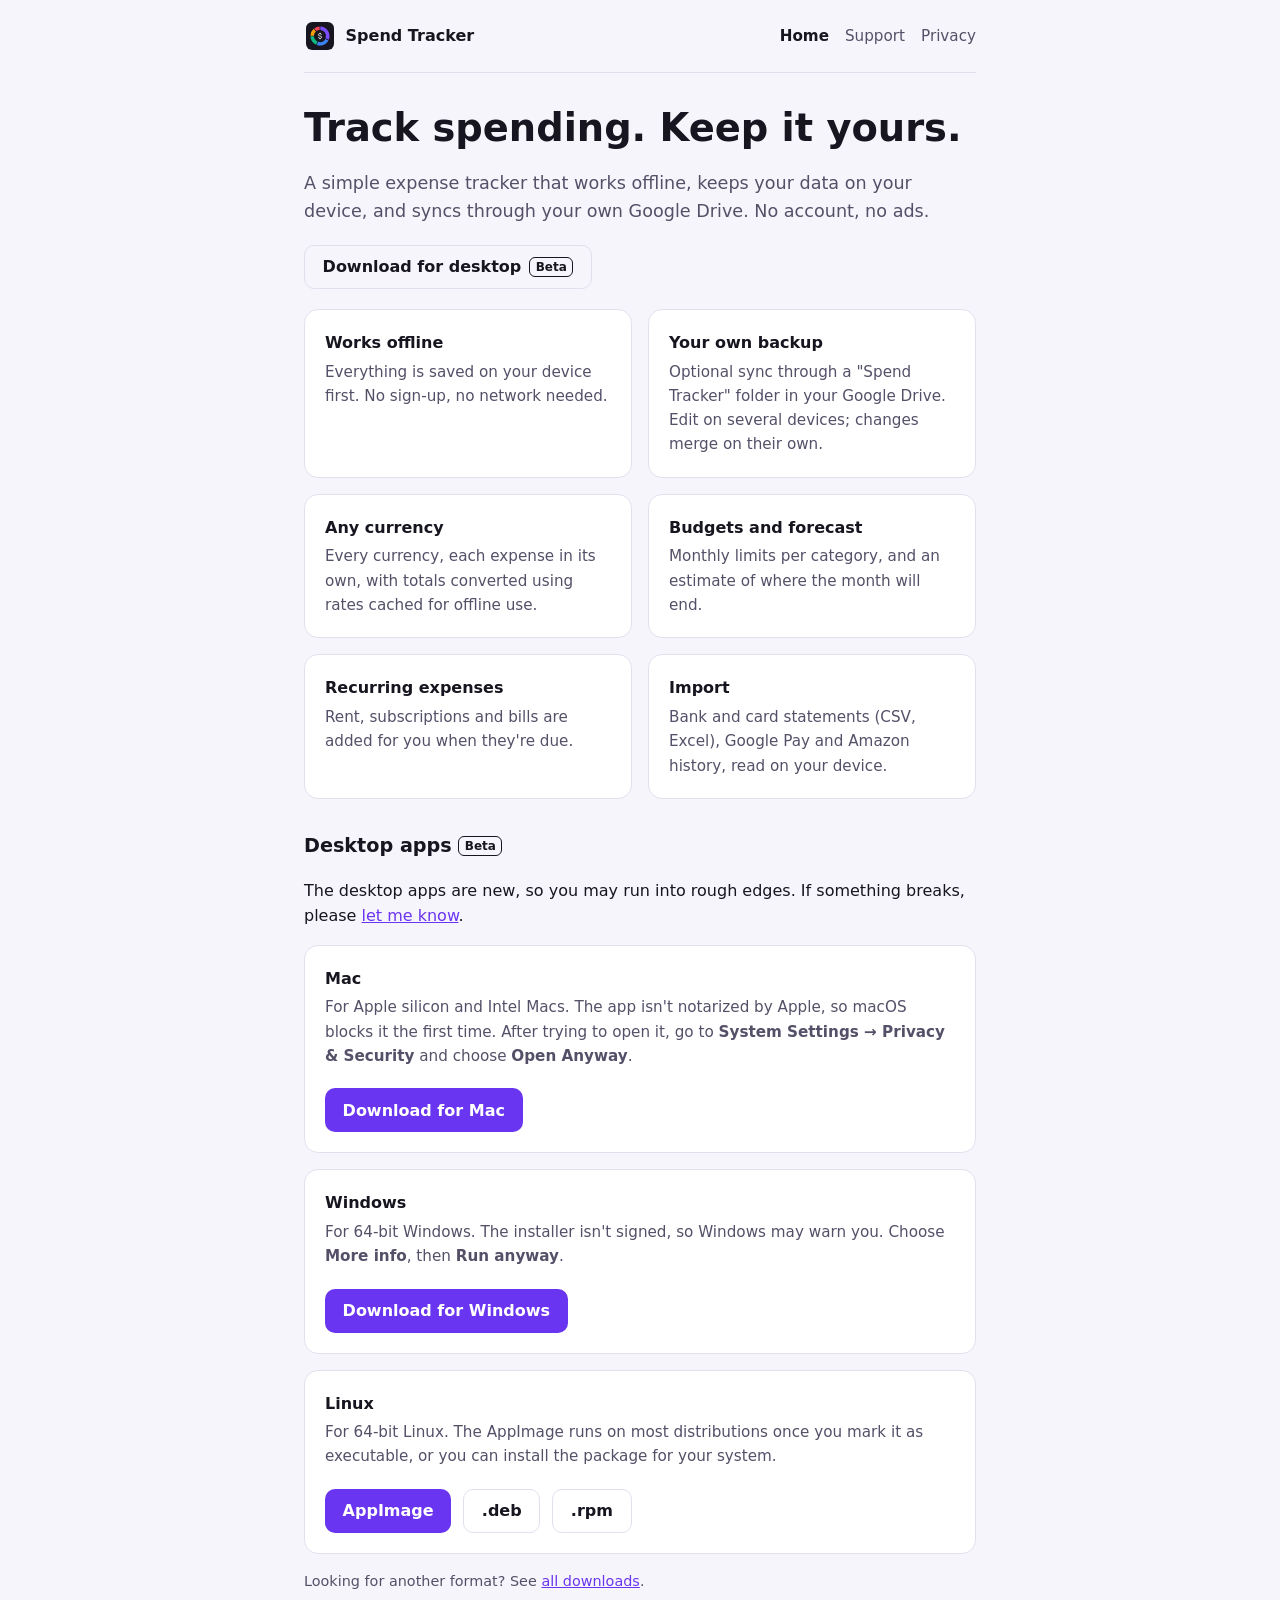
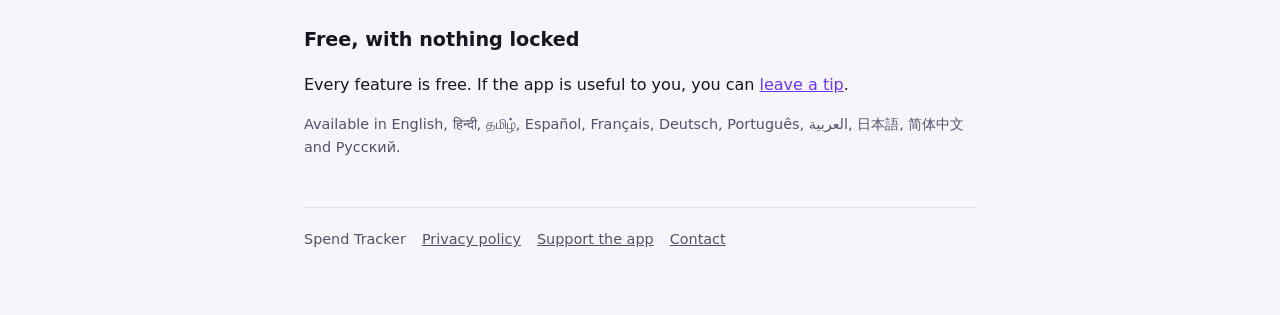
==== index.html @ 1d2e9e8d "Add desktop app download links" ====
<!doctype html>
<html lang="en">
<head>
<meta charset="utf-8">
<meta name="viewport" content="width=device-width, initial-scale=1, viewport-fit=cover">
<title>Spend Tracker</title>
<meta name="description" content="A local-first expense tracker: offline, private, synced through your own Google Drive.">
<link rel="icon" href="icon.svg" type="image/svg+xml">
<link rel="stylesheet" href="style.css">
</head>
<body>
<div class="wrap">
<header><a class="brand" href="index.html"><img src="icon.svg" alt="">Spend Tracker</a><nav><a href="index.html" aria-current="page">Home</a><a href="support.html">Support</a><a href="privacy.html">Privacy</a></nav></header>
<main>
<h1>Track spending. Keep it yours.</h1>
<p class="lead">A simple expense tracker that works offline, keeps your data on your device, and syncs through your own Google Drive. No account, no ads.</p>
<div class="actions">
  <!-- Put back once listed (see README.md):
  <a class="btn" href="PLAY_STORE_URL">Get it on Google Play</a>
  -->
  <a class="btn outline" href="#desktop">Download for desktop <span class="badge">Beta</span></a>
</div>
<div class="grid">
  <div class="card"><h3>Works offline</h3><p>Everything is saved on your device first. No sign-up, no network needed.</p></div>
  <div class="card"><h3>Your own backup</h3><p>Optional sync through a "Spend Tracker" folder in your Google Drive. Edit on several devices; changes merge on their own.</p></div>
  <div class="card"><h3>Any currency</h3><p>Every currency, each expense in its own, with totals converted using rates cached for offline use.</p></div>
  <div class="card"><h3>Budgets and forecast</h3><p>Monthly limits per category, and an estimate of where the month will end.</p></div>
  <div class="card"><h3>Recurring expenses</h3><p>Rent, subscriptions and bills are added for you when they're due.</p></div>
  <div class="card"><h3>Import</h3><p>Bank and card statements (CSV, Excel), Google Pay and Amazon history, read on your device.</p></div>
</div>
<h2 id="desktop">Desktop apps <span class="badge">Beta</span></h2>
<p>The desktop apps are new, so you may run into rough edges. If something breaks, please <a href="mailto:vasanth260m12@gmail.com">let me know</a>.</p>
<div class="card">
  <h3>Mac</h3>
  <p>For Apple silicon and Intel Macs. The app isn't notarized by Apple, so macOS blocks it the first time. After trying to open it, go to <b>System Settings → Privacy &amp; Security</b> and choose <b>Open Anyway</b>.</p>
  <div class="actions"><a class="btn" href="https://github.com/VasanthakumarV/SpendTracker/releases/download/v1.0.0/Spend.Tracker_1.0.0_universal.dmg">Download for Mac</a></div>
</div>
<div class="card">
  <h3>Windows</h3>
  <p>For 64-bit Windows. The installer isn't signed, so Windows may warn you. Choose <b>More info</b>, then <b>Run anyway</b>.</p>
  <div class="actions"><a class="btn" href="https://github.com/VasanthakumarV/SpendTracker/releases/download/v1.0.0/Spend.Tracker_1.0.0_x64-setup.exe">Download for Windows</a></div>
</div>
<div class="card">
  <h3>Linux</h3>
  <p>For 64-bit Linux. The AppImage runs on most distributions once you mark it as executable, or you can install the package for your system.</p>
  <div class="actions">
    <a class="btn" href="https://github.com/VasanthakumarV/SpendTracker/releases/download/v1.0.0/Spend.Tracker_1.0.0_amd64.AppImage">AppImage</a>
    <a class="btn outline" href="https://github.com/VasanthakumarV/SpendTracker/releases/download/v1.0.0/Spend.Tracker_1.0.0_amd64.deb">.deb</a>
    <a class="btn outline" href="https://github.com/VasanthakumarV/SpendTracker/releases/download/v1.0.0/Spend.Tracker-1.0.0-1.x86_64.rpm">.rpm</a>
  </div>
</div>
<p class="muted">Looking for another format? See <a href="https://github.com/VasanthakumarV/SpendTracker/releases/latest">all downloads</a>.</p>
<h2>Free, with nothing locked</h2>
<p>Every feature is free. If the app is useful to you, you can <a href="support.html">leave a tip</a>.</p>
<p class="muted">Available in English, हिन्दी, தமிழ், Español, Français, Deutsch, Português, العربية, 日本語, 简体中文 and Русский.</p>

</main>
<footer><span>Spend Tracker</span><a href="privacy.html">Privacy policy</a><a href="support.html">Support the app</a><a href="mailto:vasanth260m12@gmail.com">Contact</a></footer>
</div>
</body>
</html>
---- style.css ----
:root {
  color-scheme: light dark;
  --bg: #f6f5fb; --panel: #ffffff; --line: #e3e0ee; --fg: #17151f; --dim: #555068; --accent: #6a35f0; --on-accent: #fff;
  font-family: system-ui, -apple-system, "Segoe UI", Roboto, sans-serif;
}
@media (prefers-color-scheme: dark) {
  :root { --bg: #0f0e15; --panel: #18161f; --line: #2b2836; --fg: #ecebf2; --dim: #a6a2b6; --accent: #8e6dff; --on-accent: #fff; }
}
* { box-sizing: border-box; }
body { margin: 0; background: var(--bg); color: var(--fg); line-height: 1.6; }
a { color: var(--accent); }
.wrap { max-width: 44rem; margin: 0 auto; padding: 0 max(1rem, env(safe-area-inset-left)) 4rem; }
header { display: flex; flex-wrap: wrap; align-items: center; gap: .75rem 1.25rem; padding: 1.25rem 0; border-bottom: 1px solid var(--line); margin-bottom: 2rem; }
header .brand { display: flex; align-items: center; gap: .6rem; font-weight: 700; color: var(--fg); text-decoration: none; margin-inline-end: auto; }
header img { width: 32px; height: 32px; }
header nav { display: flex; gap: 1rem; font-size: .95rem; }
header nav a { color: var(--dim); text-decoration: none; }
header nav a[aria-current] { color: var(--fg); font-weight: 600; }
h1 { font-size: clamp(1.8rem, 5vw, 2.4rem); line-height: 1.2; margin: 0 0 .75rem; }
h2 { font-size: 1.2rem; margin: 2rem 0 .5rem; }
.lead { font-size: 1.1rem; color: var(--dim); }
.muted { color: var(--dim); font-size: .9rem; }
.card { background: var(--panel); border: 1px solid var(--line); border-radius: 14px; padding: 1.25rem; margin: 1rem 0; }
h2[id] { scroll-margin-top: 1rem; }
.card .actions { margin-bottom: 0; }
.grid { display: grid; gap: 1rem; grid-template-columns: repeat(auto-fit, minmax(14rem, 1fr)); }
.grid .card { margin: 0; }
.card h3 { margin: 0 0 .25rem; font-size: 1rem; }
.card p { margin: 0; color: var(--dim); font-size: .95rem; }
.btn { display: inline-flex; align-items: center; gap: .5rem; min-height: 44px; padding: 0 1.1rem; border-radius: 10px; background: var(--accent); color: var(--on-accent); font-weight: 600; text-decoration: none; }
.btn.outline { background: transparent; color: var(--fg); border: 1px solid var(--line); }
.badge { display: inline-block; padding: 0 .45em; border: 1px solid currentColor; border-radius: 6px; font-size: .75rem; font-weight: 600; line-height: 1.5; vertical-align: middle; }
.actions { display: flex; flex-wrap: wrap; gap: .75rem; margin: 1.25rem 0; }
.qr { display: block; width: 220px; max-width: 100%; aspect-ratio: 1; border-radius: 12px; background: #fff; border: 1px solid var(--line); margin: .75rem 0; }
.todo { background: #fff3c4; color: #5a4300; padding: 0 .3em; border-radius: 4px; }
footer { margin-top: 3rem; padding-top: 1.25rem; border-top: 1px solid var(--line); color: var(--dim); font-size: .9rem; display: flex; flex-wrap: wrap; gap: 1rem; }
footer a { color: var(--dim); }
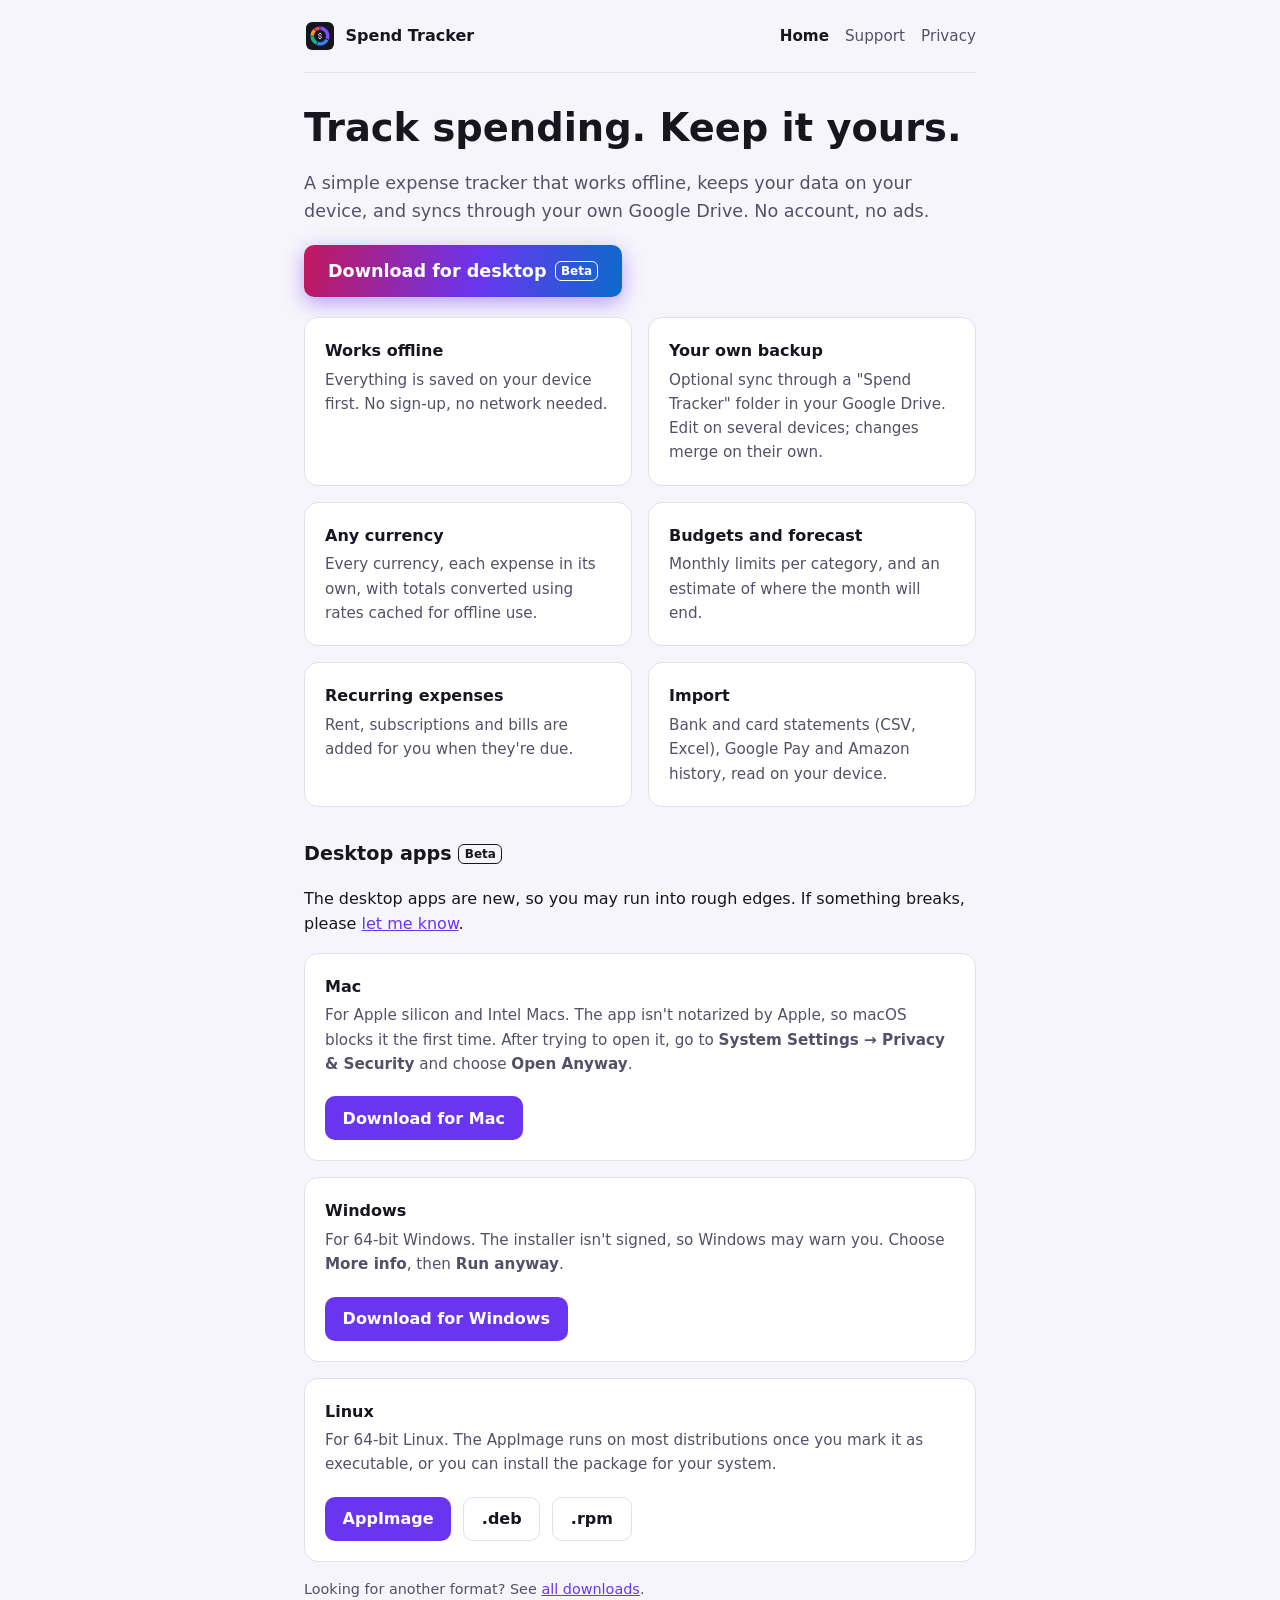
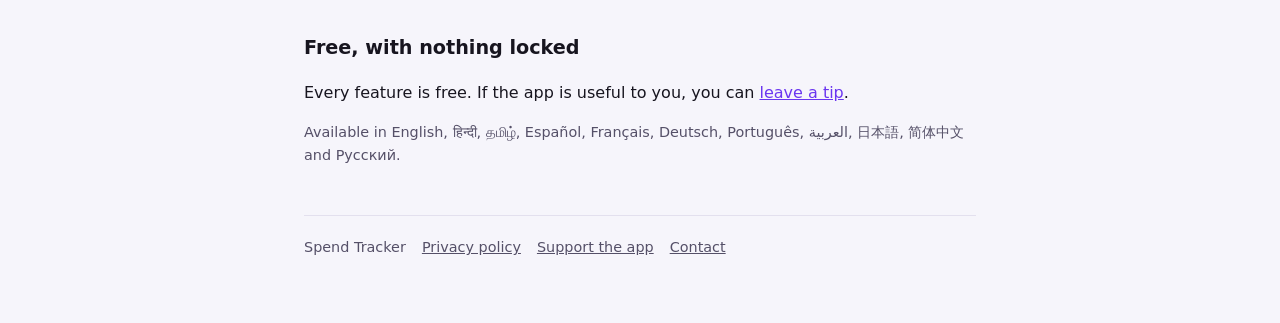
==== commit 7649f0fe: "Make the download button loud" ====
--- a/index.html
+++ b/index.html
@@ -18,7 +18,7 @@
   <!-- Put back once listed (see README.md):
   <a class="btn" href="PLAY_STORE_URL">Get it on Google Play</a>
   -->
-  <a class="btn outline" href="#desktop">Download for desktop <span class="badge">Beta</span></a>
+  <a class="btn loud" href="#desktop">Download for desktop <span class="badge">Beta</span></a>
 </div>
 <div class="grid">
   <div class="card"><h3>Works offline</h3><p>Everything is saved on your device first. No sign-up, no network needed.</p></div>
--- a/style.css
+++ b/style.css
@@ -29,6 +29,9 @@
 .card p { margin: 0; color: var(--dim); font-size: .95rem; }
 .btn { display: inline-flex; align-items: center; gap: .5rem; min-height: 44px; padding: 0 1.1rem; border-radius: 10px; background: var(--accent); color: var(--on-accent); font-weight: 600; text-decoration: none; }
 .btn.outline { background: transparent; color: var(--fg); border: 1px solid var(--line); }
+.btn.loud { min-height: 52px; padding: 0 1.5rem; font-size: 1.1rem; font-weight: 700; color: #fff; background: linear-gradient(100deg, #c2185b, #6a35f0 55%, #0b6bcb); box-shadow: 0 6px 20px rgb(106 53 240 / .45); transition: transform .15s, box-shadow .15s; }
+.btn.loud:hover { transform: translateY(-2px); box-shadow: 0 10px 26px rgb(106 53 240 / .6); }
+@media (prefers-reduced-motion: reduce) { .btn.loud { transition: none; } .btn.loud:hover { transform: none; } }
 .badge { display: inline-block; padding: 0 .45em; border: 1px solid currentColor; border-radius: 6px; font-size: .75rem; font-weight: 600; line-height: 1.5; vertical-align: middle; }
 .actions { display: flex; flex-wrap: wrap; gap: .75rem; margin: 1.25rem 0; }
 .qr { display: block; width: 220px; max-width: 100%; aspect-ratio: 1; border-radius: 12px; background: #fff; border: 1px solid var(--line); margin: .75rem 0; }
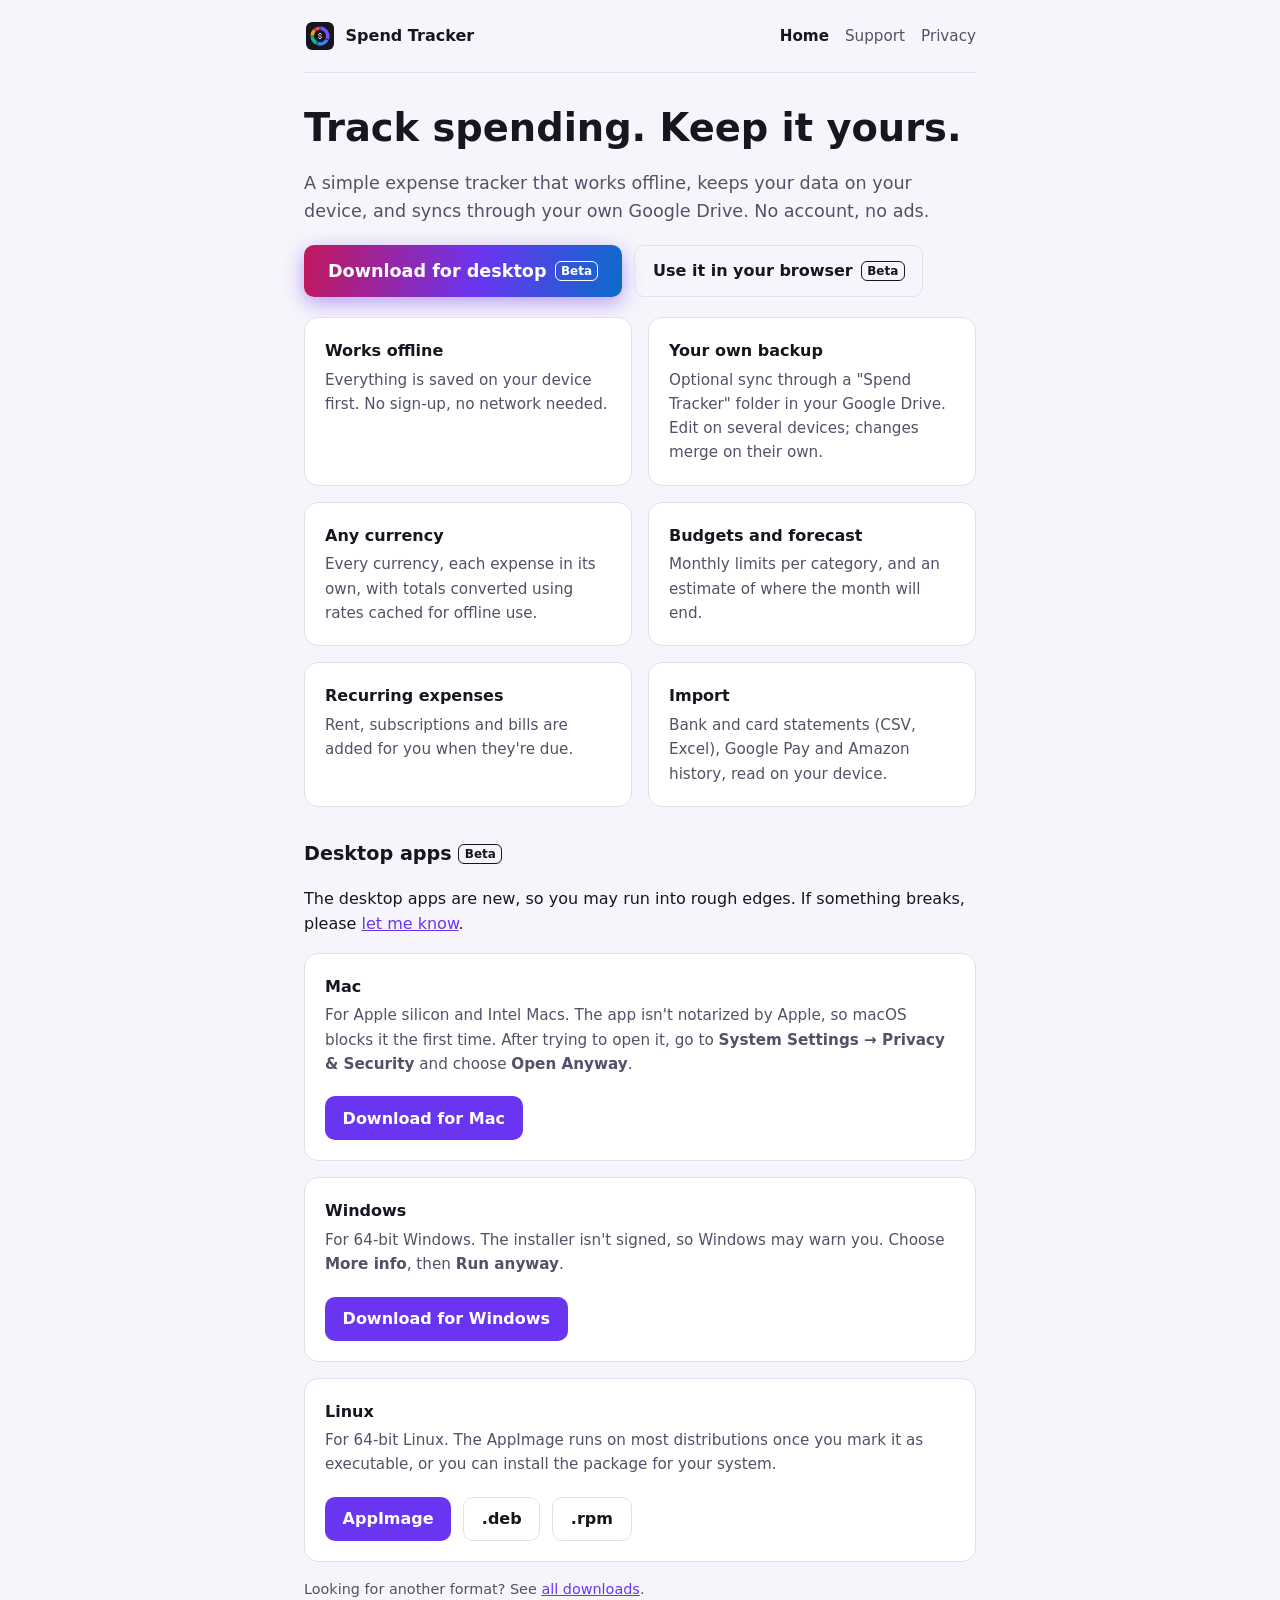
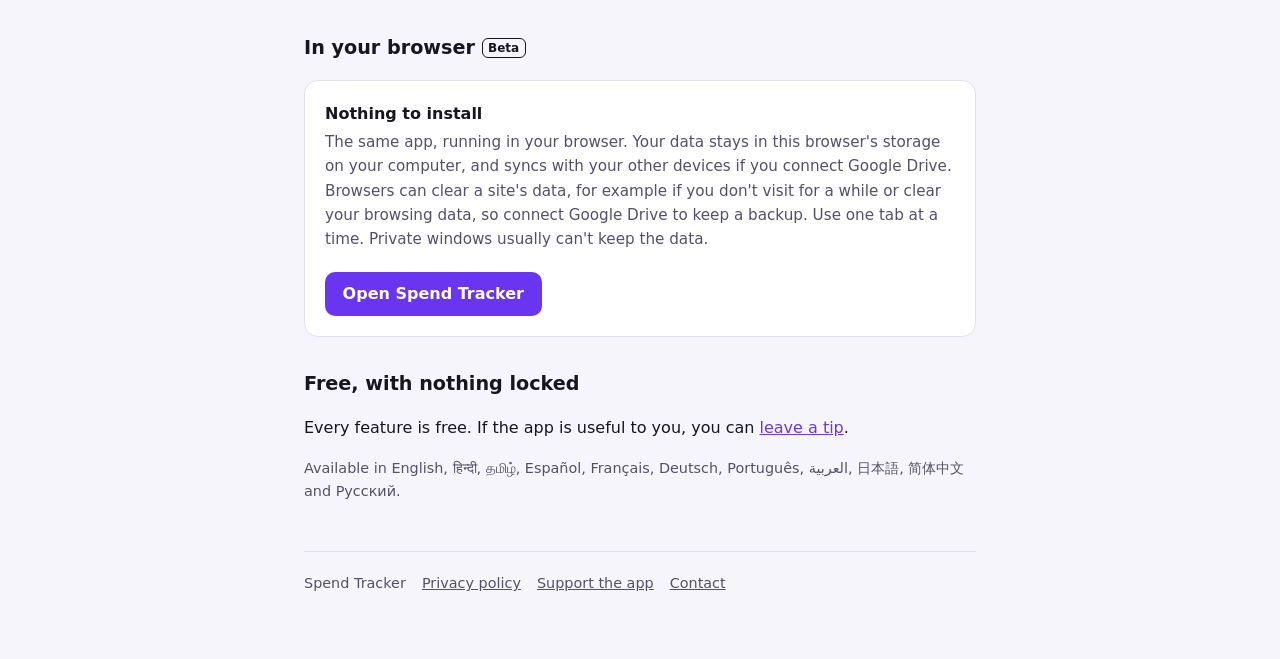
==== commit 626ea8e4: "Add web version of the spend-tracker app" ====
--- a/index.html
+++ b/index.html
@@ -19,6 +19,7 @@
   <a class="btn" href="PLAY_STORE_URL">Get it on Google Play</a>
   -->
   <a class="btn loud" href="#desktop">Download for desktop <span class="badge">Beta</span></a>
+  <a class="btn outline" href="#browser">Use it in your browser <span class="badge">Beta</span></a>
 </div>
 <div class="grid">
   <div class="card"><h3>Works offline</h3><p>Everything is saved on your device first. No sign-up, no network needed.</p></div>
@@ -33,23 +34,29 @@
 <div class="card">
   <h3>Mac</h3>
   <p>For Apple silicon and Intel Macs. The app isn't notarized by Apple, so macOS blocks it the first time. After trying to open it, go to <b>System Settings → Privacy &amp; Security</b> and choose <b>Open Anyway</b>.</p>
-  <div class="actions"><a class="btn" href="https://github.com/VasanthakumarV/SpendTracker/releases/download/v1.0.0/Spend.Tracker_1.0.0_universal.dmg">Download for Mac</a></div>
+  <div class="actions"><a class="btn" href="https://github.com/VasanthakumarV/SpendTracker/releases/download/v1.0.3/Spend.Tracker_1.0.3_universal.dmg">Download for Mac</a></div>
 </div>
 <div class="card">
   <h3>Windows</h3>
   <p>For 64-bit Windows. The installer isn't signed, so Windows may warn you. Choose <b>More info</b>, then <b>Run anyway</b>.</p>
-  <div class="actions"><a class="btn" href="https://github.com/VasanthakumarV/SpendTracker/releases/download/v1.0.0/Spend.Tracker_1.0.0_x64-setup.exe">Download for Windows</a></div>
+  <div class="actions"><a class="btn" href="https://github.com/VasanthakumarV/SpendTracker/releases/download/v1.0.3/Spend.Tracker_1.0.3_x64-setup.exe">Download for Windows</a></div>
 </div>
 <div class="card">
   <h3>Linux</h3>
   <p>For 64-bit Linux. The AppImage runs on most distributions once you mark it as executable, or you can install the package for your system.</p>
   <div class="actions">
-    <a class="btn" href="https://github.com/VasanthakumarV/SpendTracker/releases/download/v1.0.0/Spend.Tracker_1.0.0_amd64.AppImage">AppImage</a>
-    <a class="btn outline" href="https://github.com/VasanthakumarV/SpendTracker/releases/download/v1.0.0/Spend.Tracker_1.0.0_amd64.deb">.deb</a>
-    <a class="btn outline" href="https://github.com/VasanthakumarV/SpendTracker/releases/download/v1.0.0/Spend.Tracker-1.0.0-1.x86_64.rpm">.rpm</a>
+    <a class="btn" href="https://github.com/VasanthakumarV/SpendTracker/releases/download/v1.0.3/Spend.Tracker_1.0.3_amd64.AppImage">AppImage</a>
+    <a class="btn outline" href="https://github.com/VasanthakumarV/SpendTracker/releases/download/v1.0.3/Spend.Tracker_1.0.3_amd64.deb">.deb</a>
+    <a class="btn outline" href="https://github.com/VasanthakumarV/SpendTracker/releases/download/v1.0.3/Spend.Tracker-1.0.3-1.x86_64.rpm">.rpm</a>
   </div>
 </div>
 <p class="muted">Looking for another format? See <a href="https://github.com/VasanthakumarV/SpendTracker/releases/latest">all downloads</a>.</p>
+<h2 id="browser">In your browser <span class="badge">Beta</span></h2>
+<div class="card">
+  <h3>Nothing to install</h3>
+  <p>The same app, running in your browser. Your data stays in this browser's storage on your computer, and syncs with your other devices if you connect Google Drive. Browsers can clear a site's data, for example if you don't visit for a while or clear your browsing data, so connect Google Drive to keep a backup. Use one tab at a time. Private windows usually can't keep the data.</p>
+  <div class="actions"><a class="btn" href="app/">Open Spend Tracker</a></div>
+</div>
 <h2>Free, with nothing locked</h2>
 <p>Every feature is free. If the app is useful to you, you can <a href="support.html">leave a tip</a>.</p>
 <p class="muted">Available in English, हिन्दी, தமிழ், Español, Français, Deutsch, Português, العربية, 日本語, 简体中文 and Русский.</p>
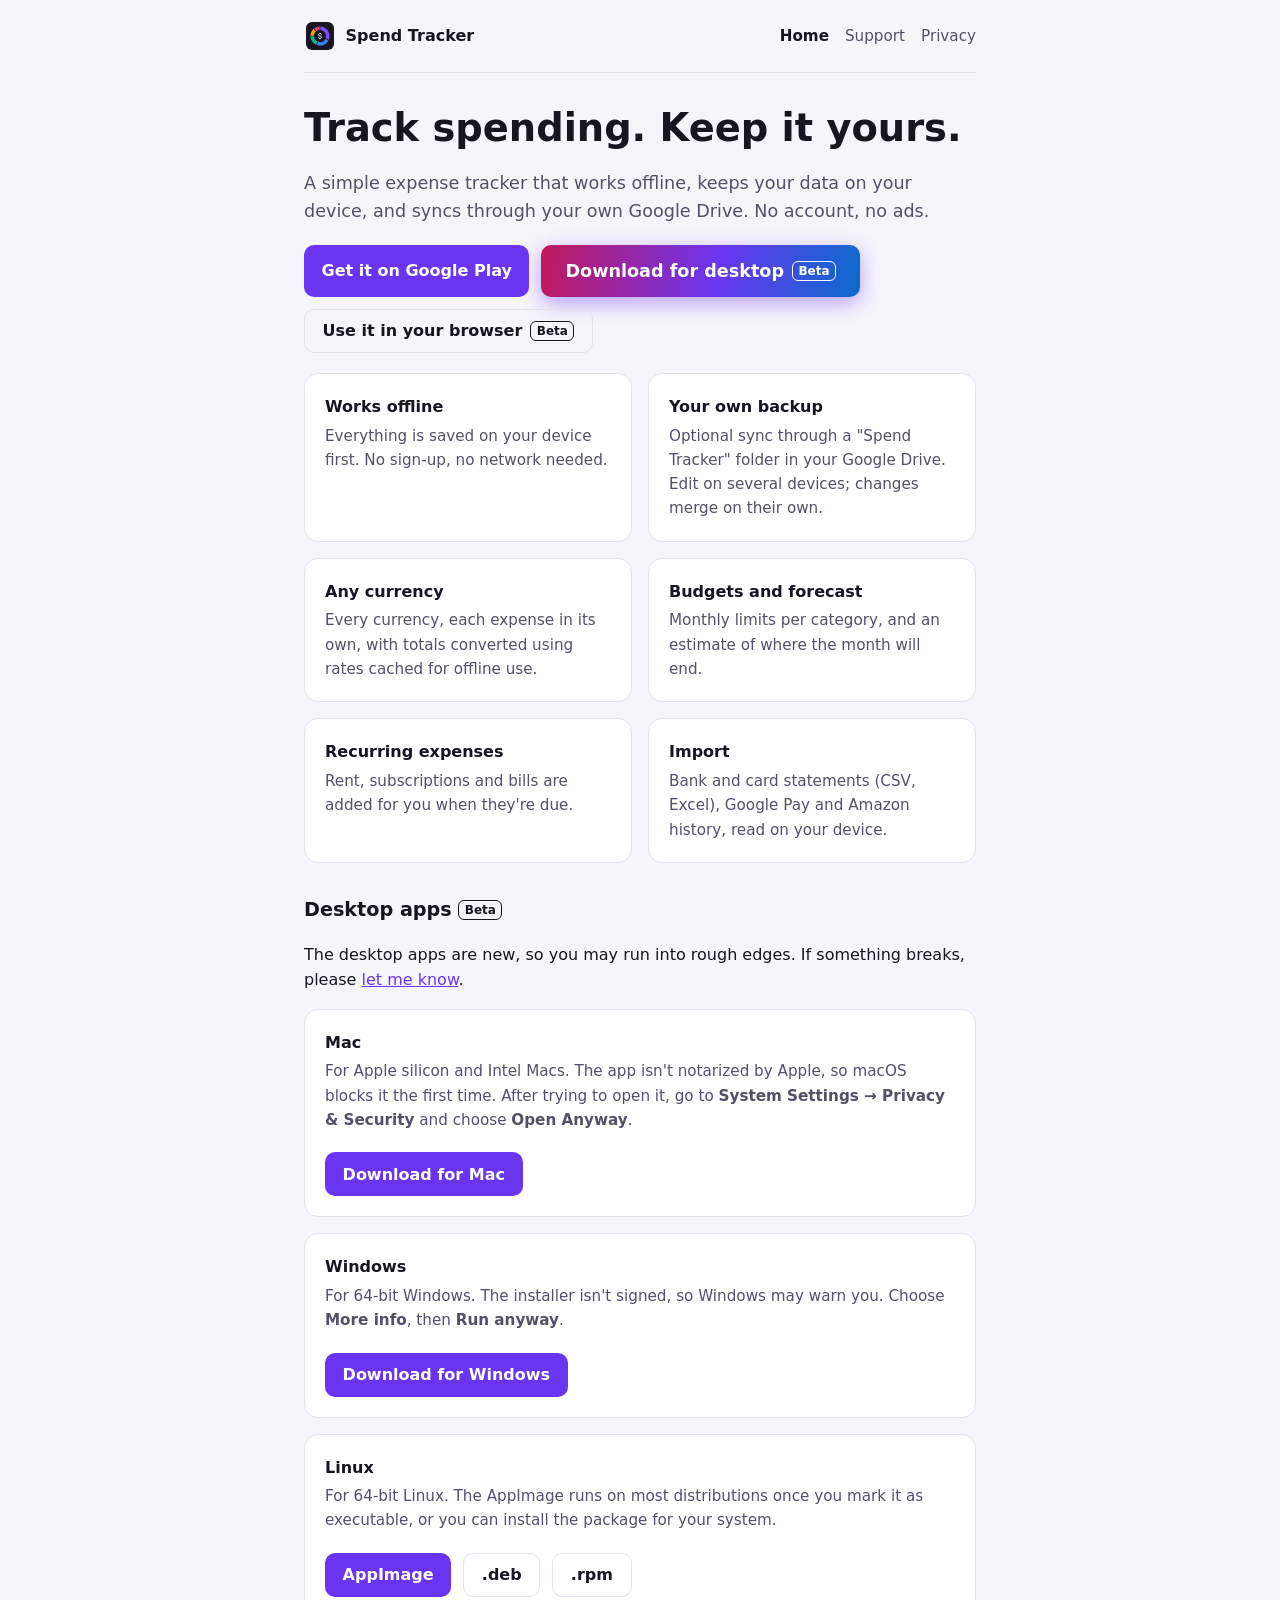
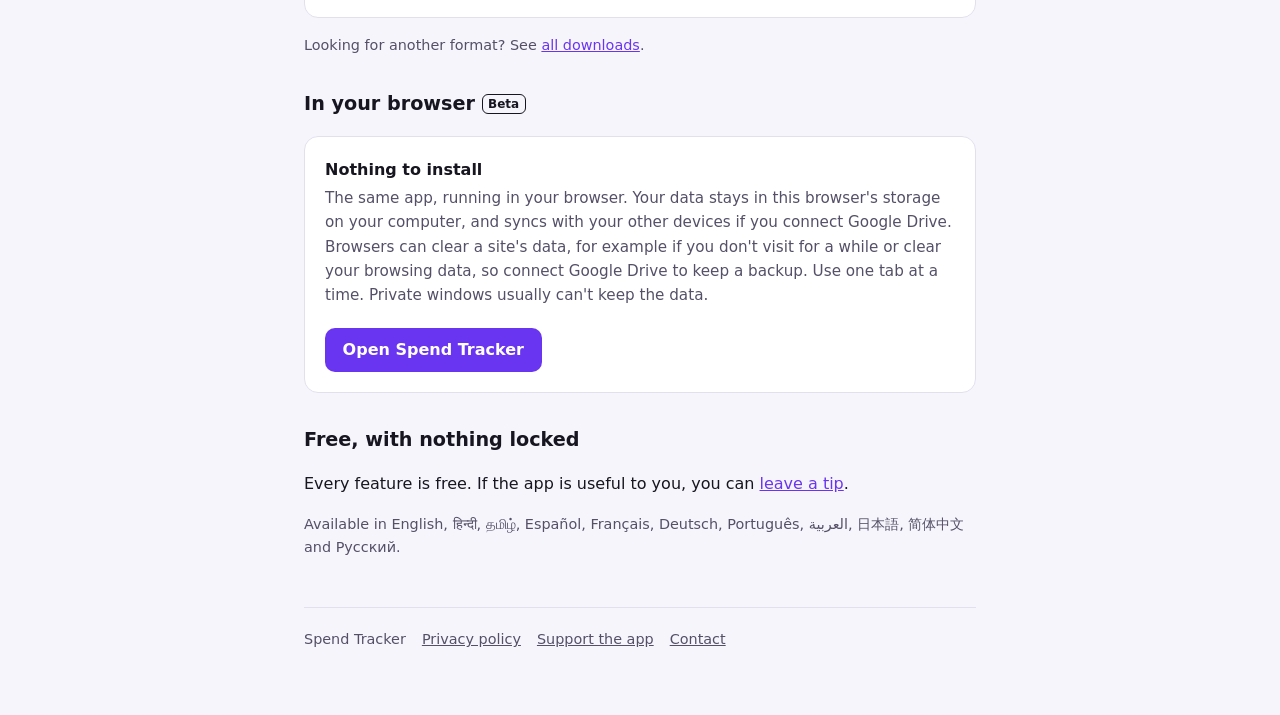
==== commit bd05dd33: "Add link to android app" ====
--- a/index.html
+++ b/index.html
@@ -15,9 +15,7 @@
 <h1>Track spending. Keep it yours.</h1>
 <p class="lead">A simple expense tracker that works offline, keeps your data on your device, and syncs through your own Google Drive. No account, no ads.</p>
 <div class="actions">
-  <!-- Put back once listed (see README.md):
-  <a class="btn" href="PLAY_STORE_URL">Get it on Google Play</a>
-  -->
+  <a class="btn" href="https://play.google.com/store/apps/details?id=io.github.vasanthakumarv.spendtracker">Get it on Google Play</a>
   <a class="btn loud" href="#desktop">Download for desktop <span class="badge">Beta</span></a>
   <a class="btn outline" href="#browser">Use it in your browser <span class="badge">Beta</span></a>
 </div>
@@ -34,20 +32,20 @@
 <div class="card">
   <h3>Mac</h3>
   <p>For Apple silicon and Intel Macs. The app isn't notarized by Apple, so macOS blocks it the first time. After trying to open it, go to <b>System Settings → Privacy &amp; Security</b> and choose <b>Open Anyway</b>.</p>
-  <div class="actions"><a class="btn" href="https://github.com/VasanthakumarV/SpendTracker/releases/download/v1.0.3/Spend.Tracker_1.0.3_universal.dmg">Download for Mac</a></div>
+  <div class="actions"><a class="btn" href="https://github.com/VasanthakumarV/SpendTracker/releases/download/v1.0.4/Spend.Tracker_1.0.4_universal.dmg">Download for Mac</a></div>
 </div>
 <div class="card">
   <h3>Windows</h3>
   <p>For 64-bit Windows. The installer isn't signed, so Windows may warn you. Choose <b>More info</b>, then <b>Run anyway</b>.</p>
-  <div class="actions"><a class="btn" href="https://github.com/VasanthakumarV/SpendTracker/releases/download/v1.0.3/Spend.Tracker_1.0.3_x64-setup.exe">Download for Windows</a></div>
+  <div class="actions"><a class="btn" href="https://github.com/VasanthakumarV/SpendTracker/releases/download/v1.0.4/Spend.Tracker_1.0.4_x64-setup.exe">Download for Windows</a></div>
 </div>
 <div class="card">
   <h3>Linux</h3>
   <p>For 64-bit Linux. The AppImage runs on most distributions once you mark it as executable, or you can install the package for your system.</p>
   <div class="actions">
-    <a class="btn" href="https://github.com/VasanthakumarV/SpendTracker/releases/download/v1.0.3/Spend.Tracker_1.0.3_amd64.AppImage">AppImage</a>
-    <a class="btn outline" href="https://github.com/VasanthakumarV/SpendTracker/releases/download/v1.0.3/Spend.Tracker_1.0.3_amd64.deb">.deb</a>
-    <a class="btn outline" href="https://github.com/VasanthakumarV/SpendTracker/releases/download/v1.0.3/Spend.Tracker-1.0.3-1.x86_64.rpm">.rpm</a>
+    <a class="btn" href="https://github.com/VasanthakumarV/SpendTracker/releases/download/v1.0.4/Spend.Tracker_1.0.4_amd64.AppImage">AppImage</a>
+    <a class="btn outline" href="https://github.com/VasanthakumarV/SpendTracker/releases/download/v1.0.4/Spend.Tracker_1.0.4_amd64.deb">.deb</a>
+    <a class="btn outline" href="https://github.com/VasanthakumarV/SpendTracker/releases/download/v1.0.4/Spend.Tracker-1.0.4-1.x86_64.rpm">.rpm</a>
   </div>
 </div>
 <p class="muted">Looking for another format? See <a href="https://github.com/VasanthakumarV/SpendTracker/releases/latest">all downloads</a>.</p>
